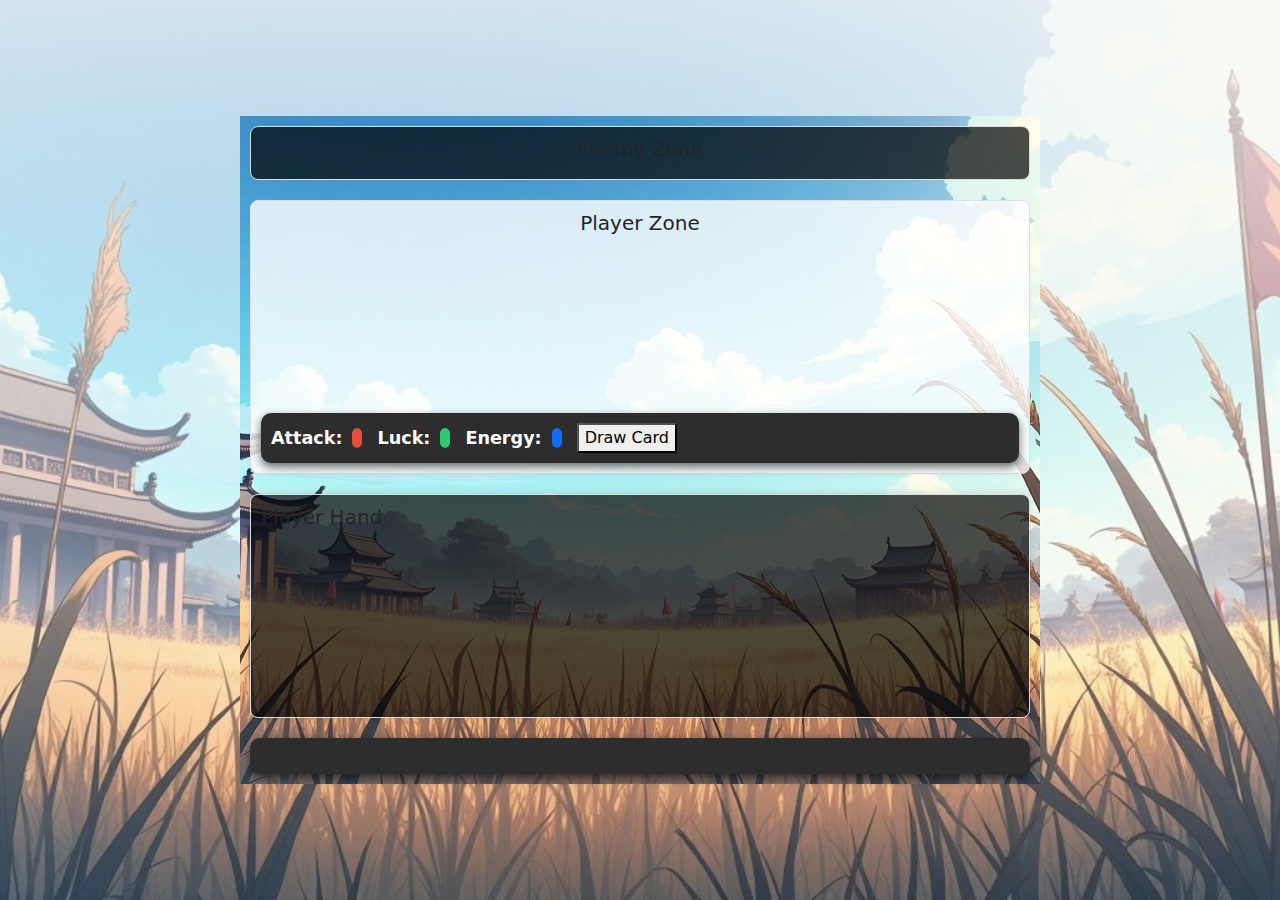
==== index.html @ 8ce21daf "Update" ====
<!DOCTYPE html>
<html lang="en">
<head>
  <meta charset="UTF-8">
  <meta name="viewport" content="width=device-width, initial-scale=1.0">
  <title>Single Player Card Game</title>
  <link rel="stylesheet" href="assets/styles/style.css?version=1.4.4">
    <script>
        var link = document.createElement('link');
        link.rel = 'stylesheet';
        link.href = 'assets/styles/style.css?version=' + new Date().getTime();
        document.head.appendChild(link);
    </script>
</head>
<body>
  <div id="game-container">
    
    <div id="battle-fly-screen" class="fly-screen-container"></div>

    <div id="enemy-zone" class="card-area">
      <h5>Enemy Zone</h5>
      <div id="enemy-cards"></div>
    </div>

    <div id="player-zone" class="card-area">
      <h5>Player Zone</h5>
      <div id="zone-cards"></div>
      <!-- Boost pool display in player zone -->
      <div id="boost-pool-display" class="boost-pool">
        <div id="boost-health" class="boost-item">
          <span class="boost-label">Attack: </span>
          <div class="progress-bar-wrapper">
            <div id="attack-pool" class="progress-bar"></div>
          </div>
        </div>
        <div id="boost-attack" class="boost-item">
          <span class="boost-label">Luck: </span>
          <div class="progress-bar-wrapper">
            <div id="health-pool" class="progress-bar"></div>
          </div>
        </div>
        <div id="boost-attack" class="boost-item">
          <span class="boost-label">Energy: </span>
          <div class="progress-bar-wrapper">
            <div id="energy-pool" class="progress-bar"></div>
          </div>
        </div>
        <div id="status-actions" class="status-actions">
          <button id="next-turn">Draw Card</button>
        </div>
      </div>
      <!-- Energy pool display in player zone -->
      <div id="energy-pool-display" style="display: none;">
        <h3>Energy Pool: <span id="energy-pool"></span></h3>
        <div id="energy-cards"></div>
      </div>
    </div>

    <button id="toggle-player-hand" class="btn btn-primary" style="display:none;">Toggle Player Hand</button>
    <!-- Player Hand with toggle button -->
    <div id="player-hand" class="card-area sticky-bottom">
      <h5>Player Hand</h5>
      <div id="hand-cards"></div>
    </div>

    <div id="status">
      <p id="log"></p>
    </div>
  </div>

  <!-- Add Bootstrap CSS and JS -->
  <link href="https://cdn.jsdelivr.net/npm/bootstrap@5.3.0/dist/css/bootstrap.min.css" rel="stylesheet">
  <script src="https://cdn.jsdelivr.net/npm/bootstrap@5.3.0/dist/js/bootstrap.bundle.min.js"></script>

  <!-- End Game Modal -->
  <div class="modal fade" id="endGameModal" tabindex="-1" aria-labelledby="endGameModalLabel" aria-hidden="true" data-bs-backdrop="static" data-bs-keyboard="false">
    <div class="modal-dialog modal-dialog-centered">
      <div class="modal-content" style="border-radius: 15px; background: rgba(0, 0, 0, 0.85); color: #fff; border: 5px solid #ff6600;">
        <div class="modal-header" style="border-bottom: 2px solid #ff6600; padding: 15px;">
          <h5 class="modal-title" id="endGameModalLabel" style="font-size: 2rem; font-weight: bold; color: #ff6600;">Game Over</h5>
          <button type="button" class="btn-close" data-bs-dismiss="modal" aria-label="Close" style="color: #ff6600; opacity: 1;"></button>
        </div>
        <div class="modal-body" style="text-align: center; padding: 20px;">
          <p id="endGameMessage" style="font-size: 1.5rem; font-weight: bold; color: #ffcc00;">You won!</p>
          <!-- You can dynamically change this message in your JS -->
        </div>
        <div class="modal-footer" style="border-top: 2px solid #ff6600; justify-content: center;">
          <button type="button" class="btn btn-primary" id="restartGameBtn" style="background-color: #ff6600; border: none; font-size: 1.2rem; padding: 10px 20px;">Restart Game</button>
        </div>
      </div>
    </div>
  </div>

  <script>
      var script = document.createElement('script');
      script.type = 'text/javascript';
      script.src = 'assets/scripts/script.js?lang=en&version=' + new Date().getTime();
      document.head.appendChild(script);

      // JavaScript to toggle player hand visibility
      document.getElementById('toggle-player-hand').addEventListener('click', function() {
          const playerHand = document.getElementById('player-hand');
          if (playerHand.style.display === 'none') {
              playerHand.style.display = 'flex';
          } else {
              playerHand.style.display = 'none';
          }
      });
  </script>
</body>
</html>
---- assets/styles/style.css ----
/* styles.css */
body {
  font-family: Arial, sans-serif;
  background-color: #f4f4f9;
  margin: 0;
  padding: 0;
  display: flex;
  justify-content: center;
  align-items: center;
  flex-direction: column;
  min-height: 100vh;
  /* Background settings */
  background: linear-gradient(to bottom, rgba(248, 249, 250, 0.8), rgba(248, 249, 250, 0)), 
              url('/assets/images/background-001.jpg') no-repeat center center;
  background-size: cover; /* Ensures the image covers the whole page */
  background-attachment: fixed; /* Makes the background stay in place during scrolling */
}

#game-container {
  padding: 10px;
  background: url('/assets/images/background-001.jpg') no-repeat center center;
  margin: 20px auto;
  max-width: 1200px;
  width: 100%;
  display: flex;
  flex-direction: column;
  align-items: center;
}

/* Sticky player hand */
#player-hand {
  position: sticky;
  bottom: 0;
  z-index: 10;
  background-color: rgba(0, 0, 0, 0.7);
  padding-bottom: 10px;
  box-shadow: 0 -2px 8px rgba(0, 0, 0, 0.1);
}

#zone-cards{
  min-height: 170px;
  max-height: 170px;
  overflow: hidden;
}

#toggle-player-hand {
  margin-bottom: 10px;
}

/* Player and enemy zones */
.card-area {
  margin-bottom: 20px;
  padding: 10px;
  border: 1px solid #ddd;
  border-radius: 8px;
  background-color: rgba(0, 0, 0, 0.7);
  width: 100%;
}

.card-area h2 {
  margin-bottom: 15px;
  text-align: center;
}

/* Card styles */
.game-card {
  display: inline-block;
  width: 100px;
  height: 150px;
  margin: 10px;
  position: relative;
  background-size: cover;
  background-position: center;
  border: 2px solid #000;
  border-radius: 5px;
  cursor: pointer;
  overflow: hidden;
  box-shadow: 0 4px 6px rgba(0, 0, 0, 0.1);
}

.game-card:hover {
  box-shadow: 0 6px 8px rgba(0, 0, 0, 0.2);
  transform: scale(1.05);
  transition: 0.2s ease;
}

/* Card details overlay */
.card-details {
  position: absolute;
  bottom: 0;
  left: 0;
  right: 0;
  background-color: rgba(0, 0, 0, 0.7);
  color: #fff;
  font-size: 12px;
  text-align: center;
  padding: 5px;
  border-top: 1px solid rgba(255, 255, 255, 0.5);
}

/* Specific styling for the game zones */
#player-zone, #enemy-zone {
  display: flex;
  flex-direction: column;
  align-items: center;
  width: 100%;
}

#player-zone {
  position: relative;
  background-color: rgba(255, 255, 255, 0.8); 
}

#energy-cards, #boost-pool-display {
  display: flex;
  position: relative;
}

#status {
  background-color: #2d2d2d;
  color: #fff;
  border-radius: 10px;
  padding: 10px;
  box-shadow: 0 4px 10px rgba(0, 0, 0, 0.6);
  width: 100%;
}

/* Boost pool display style */
.boost-pool {
  background-color: #2d2d2d;
  color: #fff;
  border-radius: 10px;
  padding: 10px;
  box-shadow: 0 4px 10px rgba(0, 0, 0, 0.6);
  width: 100%;
}

.boost-pool h3 {
  font-size: 1.4rem;
  text-align: center;
  color: #f2b600; /* Strategy Boost color */
  font-weight: bold;
}

/* Each individual boost item */
.boost-item {
  display: flex;
  justify-content: space-between;
  align-items: center;
  margin-right: 15px;
}

.boost-label {
  font-size: 1.1rem;
  font-weight: bold;
  margin-right: 10px;
}

/* Progress bar wrapper */
.progress-bar-wrapper {
  width: 70%;
  height: 20px;
  background-color: #444;
  border-radius: 10px;
  overflow: hidden;
  box-shadow: inset 0 0 5px rgba(0, 0, 0, 0.5);
}

/* Progress bar style */
.progress-bar {
  height: 100%;
  border-radius: 10px;
  transition: width 0.3s ease-in-out;
  padding: 5px;
}

#attack-pool {
  background-color: #e74c3c; /* Red for attack */
}

#health-pool {
  background-color: #2ecc71; /* Green for health */
}

#energy-pool {
  background-color: #0d6efd; /* Red for attack */
}

/* Hover effect for progress bar (interactive game-like feel) */
.progress-bar-wrapper:hover {
  box-shadow: inset 0 0 10px rgba(0, 0, 0, 0.8), 0 0 15px rgba(255, 255, 255, 0.3);
  cursor: pointer;
}

@media (max-width: 768px) {
  .boost-pool {
    padding: 10px;
    width: 100%;
  }

  .boost-item {
    flex-direction: column;
    align-items: flex-start;
  }

  .progress-bar-wrapper {
    width: 100%;
  }
}

.energy-card {
  width: 50px;
  height: 70px;
}

/* Mobile and desktop friendly view */
#hand-cards {
  display: flex;
  overflow-x: auto;  /* Enables horizontal scrolling when needed */
  overflow-y: hidden; /* Prevents vertical scrolling */
  min-height: 170px;   /* Fixes the minimum height */
  max-height: 170px;   /* Fixes the minimum height */
  padding-bottom: 10px; /* Some space for visual comfort when scrolling */
}

@media (max-width: 768px) {
  #hand-cards {
    gap: 10px; /* Adds space between the cards */
  }

  /* Optional: Add a scroll bar thumb color for mobile view */
  #hand-cards::-webkit-scrollbar {
    height: 8px;
  }

  #hand-cards::-webkit-scrollbar-thumb {
    background-color: #888;
    border-radius: 10px;
  }

  #hand-cards::-webkit-scrollbar-thumb:hover {
    background-color: #555;
  }
}

@media (min-width: 768px) {
  #game-container {
    max-width: 800px;
  }
}

/* Keyframes for flying animation with a pause in the middle */
@keyframes fly-across {
  0% {
    left: -100%;
    opacity: 0;
  }
  10% {
    left: 10%;
    opacity: 1;
  }
  50% {
    left: 10%;
    opacity: 1; /* Pause for 2 seconds at 50% */
  }
  100% {
    left: 10%;
    opacity: 0;
  }
}

/* Adjust fly-screen-item for slower speed */
.fly-screen-item {
  position: absolute;
  display: flex;
  align-items: center;
  gap: 10px;
  animation: fly-across 10s ease-in-out; /* Total duration is 10 seconds, with 2 seconds for pause */
  white-space: nowrap;
  font-size: 24px;
  font-weight: bold;
  color: #fff;
  text-shadow: 2px 2px 4px rgba(0, 0, 0, 0.7);
  padding: 10px 20px;
  border-radius: 10px;
  background: linear-gradient(45deg, #ff4500, #ffae42, #ffd700); /* Fire gradient */
  border: 3px solid rgba(255, 69, 0, 0.7); /* Fire border color */
  box-shadow: 0 0 20px 10px rgba(255, 69, 0, 0.8); /* Fire glow */
  overflow: hidden;
  z-index: 3;
}

/* Flickering fire animation for the background */
.fly-screen-item::before {
  content: '';
  position: absolute;
  top: -10%;
  left: -10%;
  width: 120%;
  height: 120%;
  background: radial-gradient(circle, rgba(255, 165, 0, 0.7), rgba(255, 69, 0, 0.1));
  filter: blur(15px);
  z-index: 2;
  animation: flicker 0.1s infinite alternate;
}

/* Keyframes for flickering fire effect */
@keyframes flicker {
  0% {
    opacity: 0.9;
  }
  100% {
    opacity: 1;
  }
}

/* Avatar styles with fire effect */
.fly-avatar {
  width: 50px;
  height: 50px;
  border-radius: 50%;
  background-size: cover;
  background-position: center;
  box-shadow: 0 0 15px 5px rgba(255, 69, 0, 0.8); /* Fire glow around avatars */
  border: 2px solid rgba(255, 165, 0, 0.7);
}
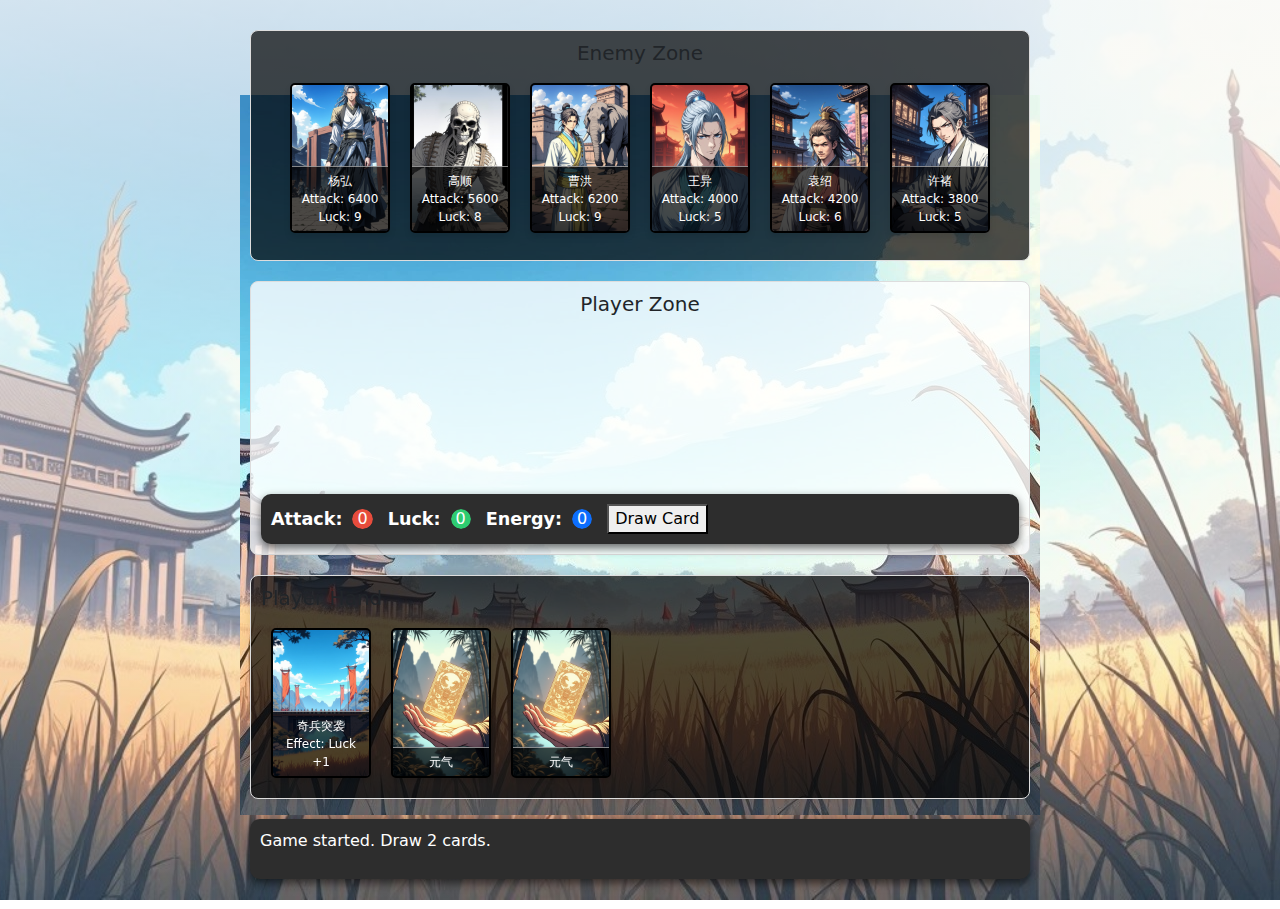
==== commit 1dde75ca: "Update index.html" ====
--- a/index.html
+++ b/index.html
@@ -94,7 +94,7 @@
   <script>
       var script = document.createElement('script');
       script.type = 'text/javascript';
-      script.src = 'assets/scripts/script.js?lang=en&version=' + new Date().getTime();
+      script.src = 'assets/scripts/script.js?lang=cn&version=' + new Date().getTime();
       document.head.appendChild(script);
 
       // JavaScript to toggle player hand visibility
--- a/assets/styles/style.css
+++ b/assets/styles/style.css
@@ -300,7 +300,7 @@
   height: 120%;
   background: radial-gradient(circle, rgba(255, 165, 0, 0.7), rgba(255, 69, 0, 0.1));
   filter: blur(15px);
-  z-index: 2;
+  z-index: -1;
   animation: flicker 0.1s infinite alternate;
 }
 
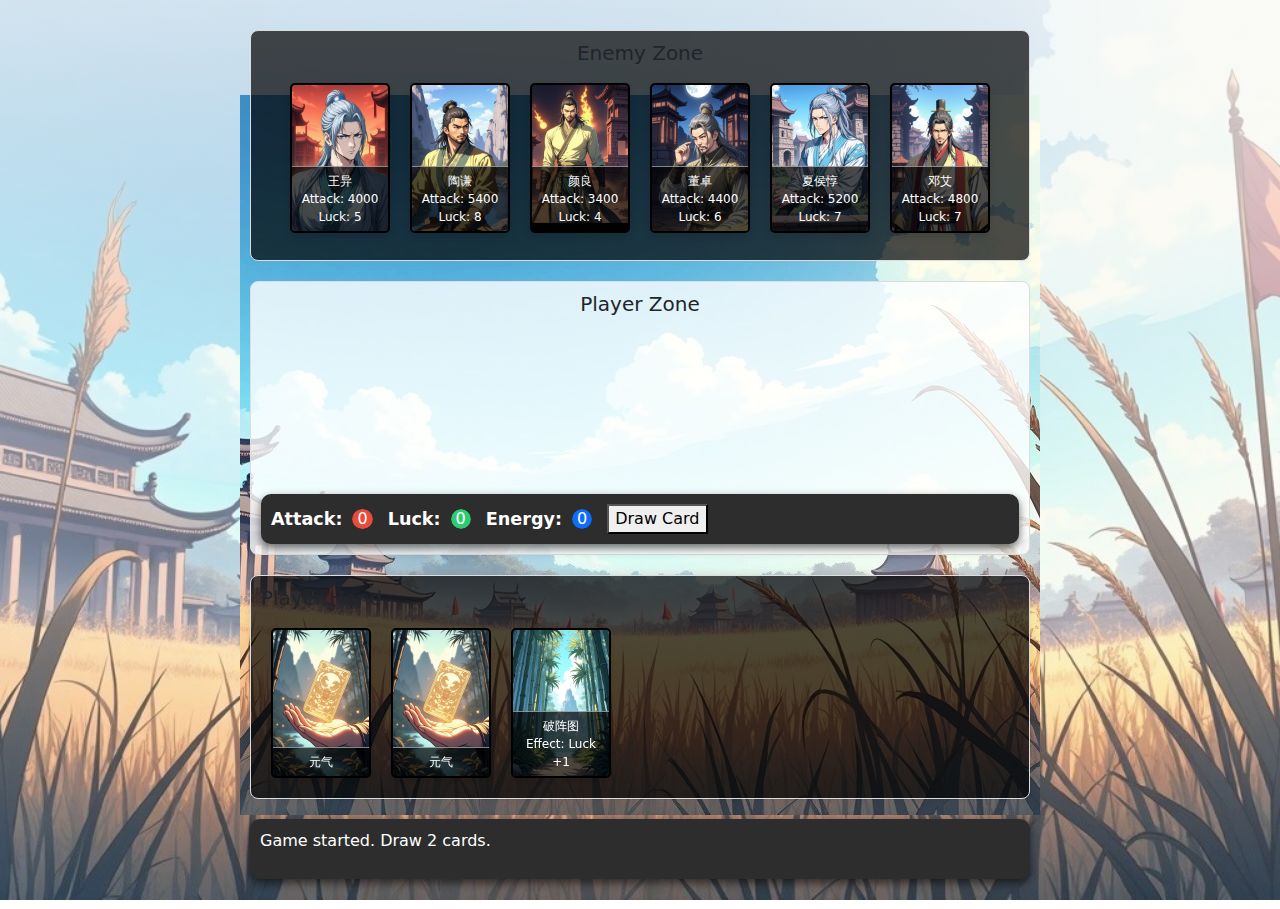
==== commit 5b72eb62: "Update index.html" ====
--- a/index.html
+++ b/index.html
@@ -94,7 +94,7 @@
   <script>
       var script = document.createElement('script');
       script.type = 'text/javascript';
-      script.src = 'assets/scripts/script.js?lang=cn&version=' + new Date().getTime();
+      script.src = 'assets/scripts/script.js?lang=zh&version=' + new Date().getTime();
       document.head.appendChild(script);
 
       // JavaScript to toggle player hand visibility
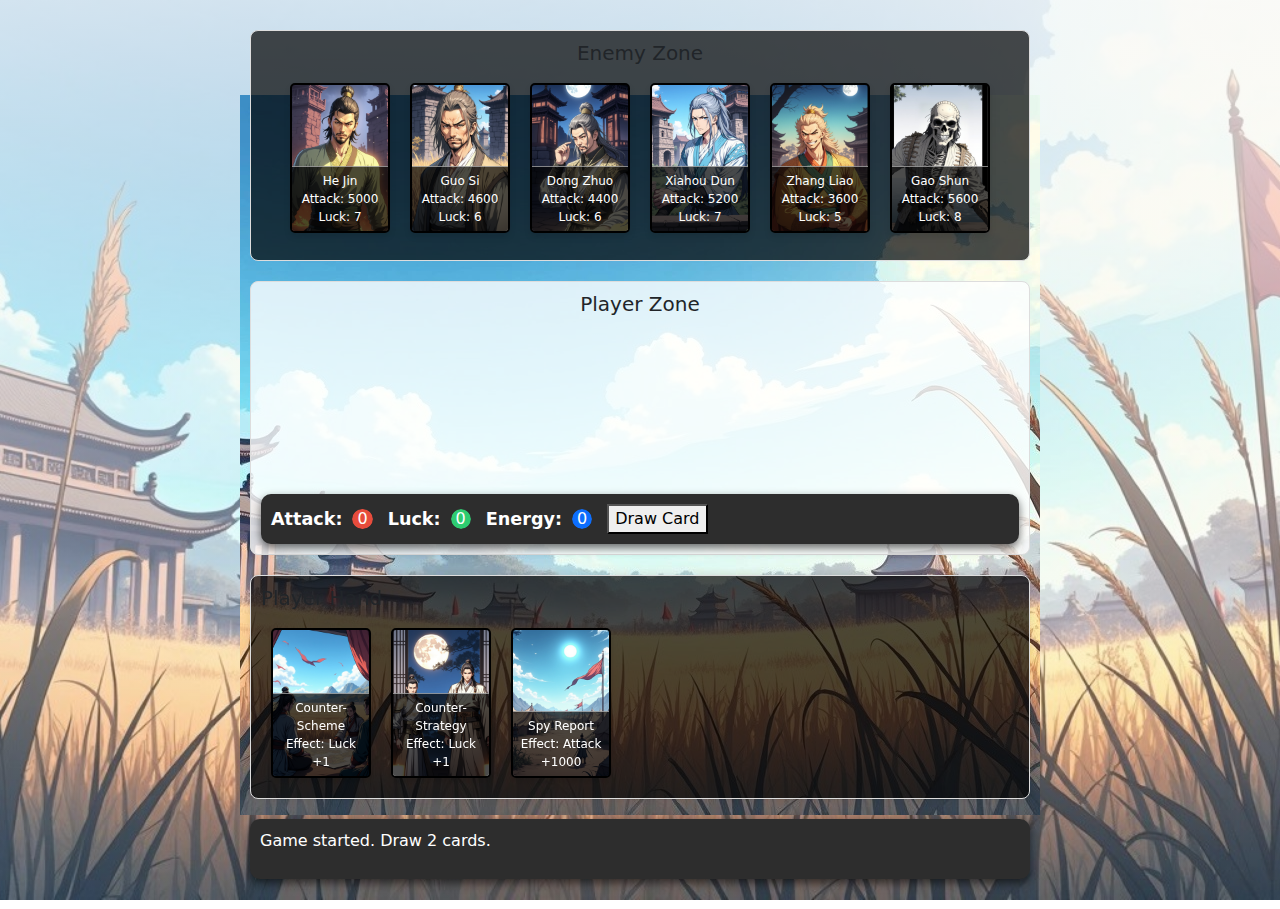
==== commit ed1f40d9: "Update" ====
--- a/index.html
+++ b/index.html
@@ -94,7 +94,7 @@
   <script>
       var script = document.createElement('script');
       script.type = 'text/javascript';
-      script.src = 'assets/scripts/script.js?lang=zh&version=' + new Date().getTime();
+      script.src = 'assets/scripts/script.js?lang=en&version=' + new Date().getTime();
       document.head.appendChild(script);
 
       // JavaScript to toggle player hand visibility
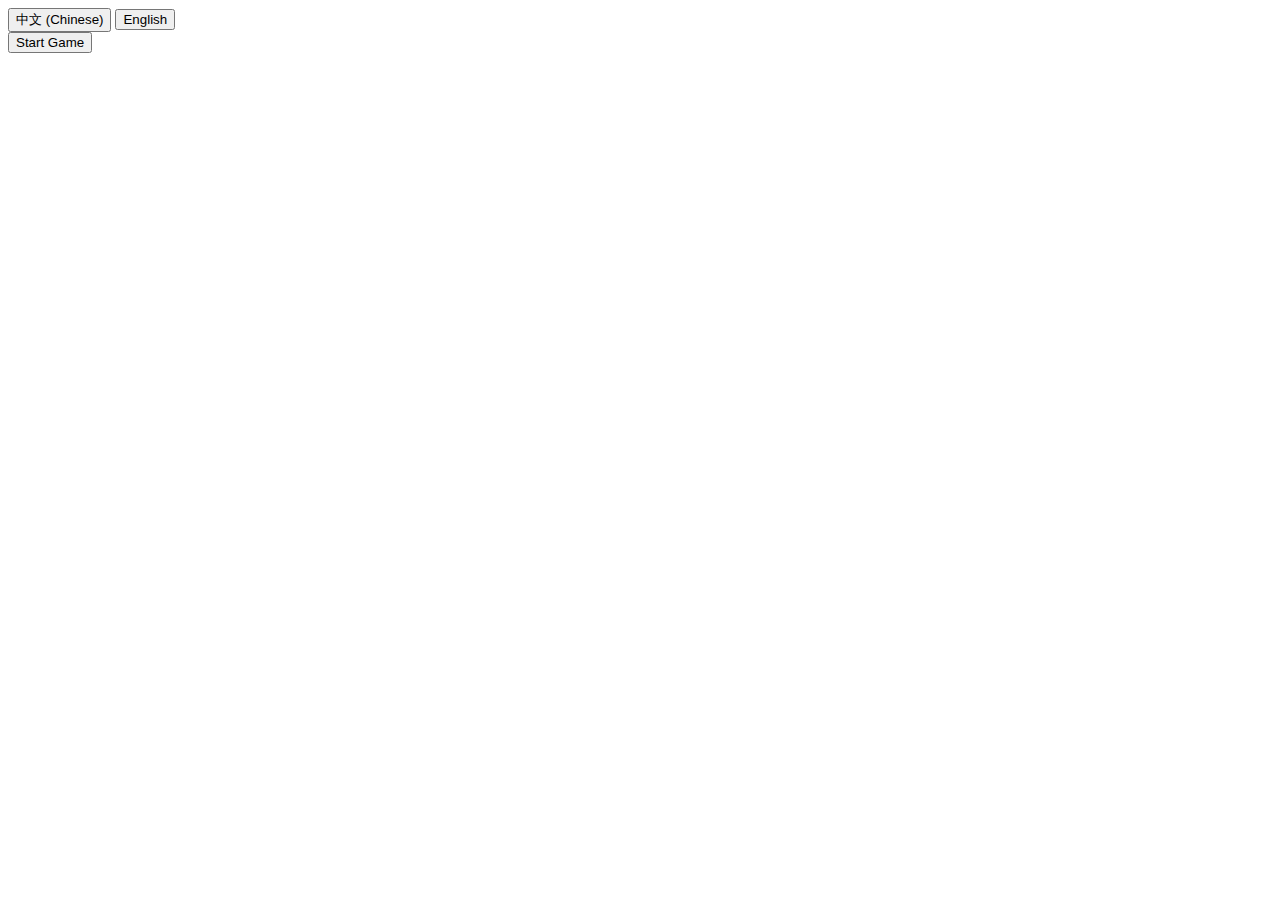
==== commit 14baa9f4: "Update" ====
--- a/index.html
+++ b/index.html
@@ -1,111 +1,34 @@
 <!DOCTYPE html>
 <html lang="en">
 <head>
-  <meta charset="UTF-8">
-  <meta name="viewport" content="width=device-width, initial-scale=1.0">
-  <title>Single Player Card Game</title>
-  <link rel="stylesheet" href="assets/styles/style.css?version=1.4.4">
-    <script>
-        var link = document.createElement('link');
-        link.rel = 'stylesheet';
-        link.href = 'assets/styles/style.css?version=' + new Date().getTime();
-        document.head.appendChild(link);
-    </script>
+    <meta charset="UTF-8">
+    <meta name="viewport" content="width=device-width, initial-scale=1.0">
+    <title>Embers of the Three Kingdoms | 《三国烽烟》</title>
+    <link rel="stylesheet" href="styles/index.css">
 </head>
 <body>
-  <div id="game-container">
-    
-    <div id="battle-fly-screen" class="fly-screen-container"></div>
 
-    <div id="enemy-zone" class="card-area">
-      <h5>Enemy Zone</h5>
-      <div id="enemy-cards"></div>
+    <!-- Main container for the game start page -->
+    <div class="game-start-container">
+        
+        <!-- Carousel container for hero cards -->
+        <div class="carousel-container">
+            <div id="heroCarousel" class="carousel">
+                <!-- Hero cards will be dynamically inserted here -->
+            </div>
+        </div>
+
+        <!-- Language selection buttons -->
+        <div class="language-selection">
+            <button id="chineseBtn" onclick="selectLanguage('zh')">中文 (Chinese)</button>
+            <button id="englishBtn" onclick="selectLanguage('en')">English</button>
+        </div>
+
+        <!-- Start Game Button -->
+        <button id="startGameBtn" onclick="startGame()">Start Game</button>
+        
     </div>
 
-    <div id="player-zone" class="card-area">
-      <h5>Player Zone</h5>
-      <div id="zone-cards"></div>
-      <!-- Boost pool display in player zone -->
-      <div id="boost-pool-display" class="boost-pool">
-        <div id="boost-health" class="boost-item">
-          <span class="boost-label">Attack: </span>
-          <div class="progress-bar-wrapper">
-            <div id="attack-pool" class="progress-bar"></div>
-          </div>
-        </div>
-        <div id="boost-attack" class="boost-item">
-          <span class="boost-label">Luck: </span>
-          <div class="progress-bar-wrapper">
-            <div id="health-pool" class="progress-bar"></div>
-          </div>
-        </div>
-        <div id="boost-attack" class="boost-item">
-          <span class="boost-label">Energy: </span>
-          <div class="progress-bar-wrapper">
-            <div id="energy-pool" class="progress-bar"></div>
-          </div>
-        </div>
-        <div id="status-actions" class="status-actions">
-          <button id="next-turn">Draw Card</button>
-        </div>
-      </div>
-      <!-- Energy pool display in player zone -->
-      <div id="energy-pool-display" style="display: none;">
-        <h3>Energy Pool: <span id="energy-pool"></span></h3>
-        <div id="energy-cards"></div>
-      </div>
-    </div>
-
-    <button id="toggle-player-hand" class="btn btn-primary" style="display:none;">Toggle Player Hand</button>
-    <!-- Player Hand with toggle button -->
-    <div id="player-hand" class="card-area sticky-bottom">
-      <h5>Player Hand</h5>
-      <div id="hand-cards"></div>
-    </div>
-
-    <div id="status">
-      <p id="log"></p>
-    </div>
-  </div>
-
-  <!-- Add Bootstrap CSS and JS -->
-  <link href="https://cdn.jsdelivr.net/npm/bootstrap@5.3.0/dist/css/bootstrap.min.css" rel="stylesheet">
-  <script src="https://cdn.jsdelivr.net/npm/bootstrap@5.3.0/dist/js/bootstrap.bundle.min.js"></script>
-
-  <!-- End Game Modal -->
-  <div class="modal fade" id="endGameModal" tabindex="-1" aria-labelledby="endGameModalLabel" aria-hidden="true" data-bs-backdrop="static" data-bs-keyboard="false">
-    <div class="modal-dialog modal-dialog-centered">
-      <div class="modal-content" style="border-radius: 15px; background: rgba(0, 0, 0, 0.85); color: #fff; border: 5px solid #ff6600;">
-        <div class="modal-header" style="border-bottom: 2px solid #ff6600; padding: 15px;">
-          <h5 class="modal-title" id="endGameModalLabel" style="font-size: 2rem; font-weight: bold; color: #ff6600;">Game Over</h5>
-          <button type="button" class="btn-close" data-bs-dismiss="modal" aria-label="Close" style="color: #ff6600; opacity: 1;"></button>
-        </div>
-        <div class="modal-body" style="text-align: center; padding: 20px;">
-          <p id="endGameMessage" style="font-size: 1.5rem; font-weight: bold; color: #ffcc00;">You won!</p>
-          <!-- You can dynamically change this message in your JS -->
-        </div>
-        <div class="modal-footer" style="border-top: 2px solid #ff6600; justify-content: center;">
-          <button type="button" class="btn btn-primary" id="restartGameBtn" style="background-color: #ff6600; border: none; font-size: 1.2rem; padding: 10px 20px;">Restart Game</button>
-        </div>
-      </div>
-    </div>
-  </div>
-
-  <script>
-      var script = document.createElement('script');
-      script.type = 'text/javascript';
-      script.src = 'assets/scripts/script.js?lang=en&version=' + new Date().getTime();
-      document.head.appendChild(script);
-
-      // JavaScript to toggle player hand visibility
-      document.getElementById('toggle-player-hand').addEventListener('click', function() {
-          const playerHand = document.getElementById('player-hand');
-          if (playerHand.style.display === 'none') {
-              playerHand.style.display = 'flex';
-          } else {
-              playerHand.style.display = 'none';
-          }
-      });
-  </script>
+    <script src="scripts/index.js"></script>
 </body>
-</html>+</html>
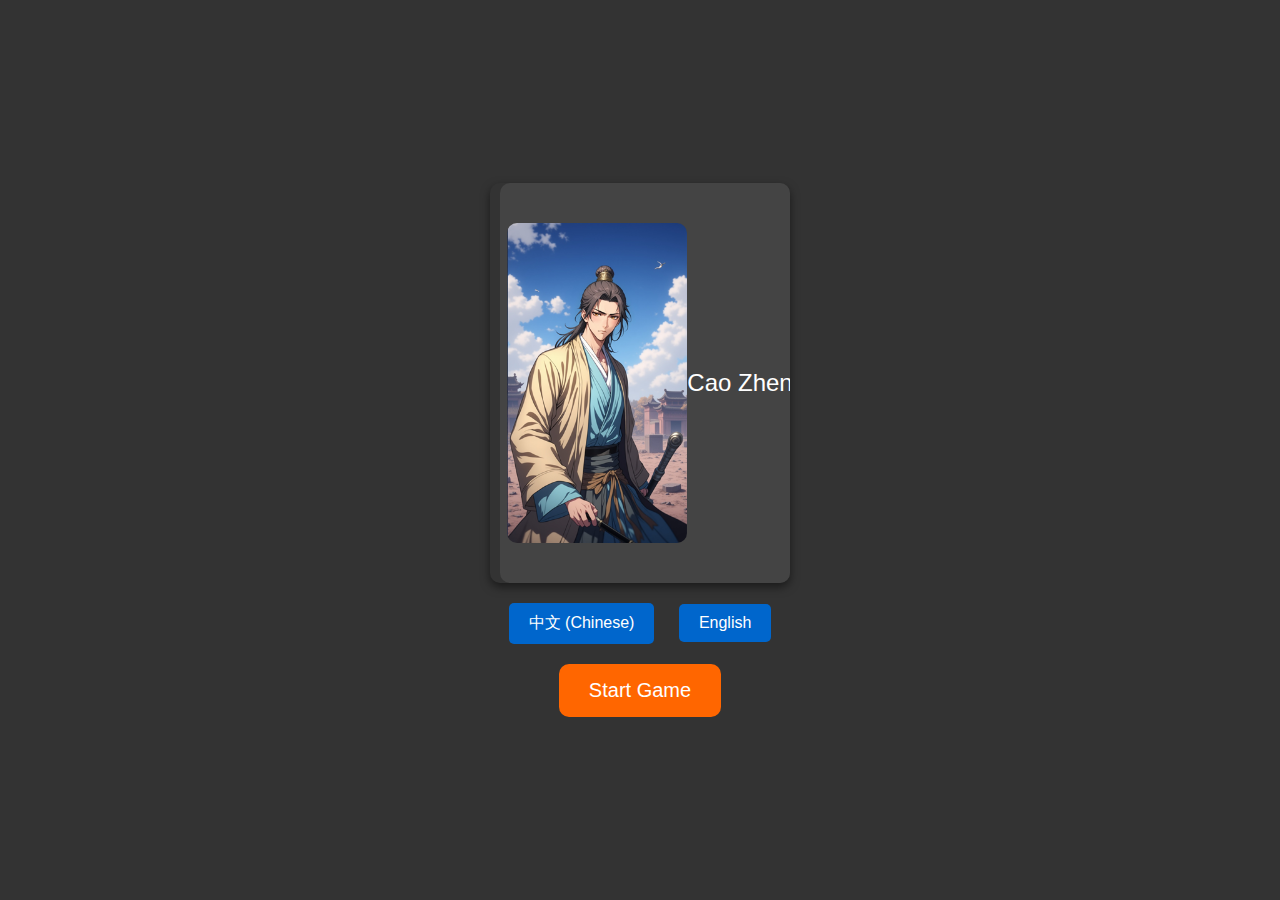
==== commit cab701c9: "Update index.html" ====
--- a/index.html
+++ b/index.html
@@ -4,7 +4,7 @@
     <meta charset="UTF-8">
     <meta name="viewport" content="width=device-width, initial-scale=1.0">
     <title>Embers of the Three Kingdoms | 《三国烽烟》</title>
-    <link rel="stylesheet" href="styles/index.css">
+    <link rel="stylesheet" href="assets/styles/index.css">
 </head>
 <body>
 
@@ -29,6 +29,6 @@
         
     </div>
 
-    <script src="scripts/index.js"></script>
+    <script src="assets/scripts/index.js"></script>
 </body>
 </html>
--- a/assets/styles/index.css
+++ b/assets/styles/index.css
@@ -0,0 +1,84 @@
+/* Basic styles for the game start page */
+body {
+    font-family: Arial, sans-serif;
+    background-color: #333;
+    color: #fff;
+    display: flex;
+    justify-content: center;
+    align-items: center;
+    height: 100vh;
+    margin: 0;
+}
+
+.game-start-container {
+    text-align: center;
+}
+
+.carousel-container {
+    position: relative;
+    margin-bottom: 20px;
+}
+
+.carousel {
+    display: flex;
+    overflow: hidden;
+    width: 300px;
+    height: 400px;
+    margin: 0 auto;
+    border-radius: 10px;
+    box-shadow: 0 4px 10px rgba(0, 0, 0, 0.5);
+}
+
+.hero-card {
+    flex: 0 0 100%;
+    display: flex;
+    justify-content: center;
+    align-items: center;
+    height: 100%;
+    background-color: #444;
+    border-radius: 10px;
+    margin: 0 10px;
+    color: #fff;
+    font-size: 24px;
+    text-align: center;
+    transition: transform 0.5s ease-in-out;
+}
+
+.hero-card img {
+    max-width: 100%;
+    max-height: 80%;
+    border-radius: 10px;
+}
+
+.language-selection {
+    margin: 20px 0;
+}
+
+.language-selection button {
+    background-color: #0066cc;
+    color: white;
+    border: none;
+    padding: 10px 20px;
+    margin: 0 10px;
+    font-size: 16px;
+    cursor: pointer;
+    border-radius: 5px;
+}
+
+.language-selection button:hover {
+    background-color: #0055bb;
+}
+
+#startGameBtn {
+    background-color: #ff6600;
+    color: white;
+    font-size: 20px;
+    padding: 15px 30px;
+    border: none;
+    border-radius: 10px;
+    cursor: pointer;
+}
+
+#startGameBtn:hover {
+    background-color: #e65c00;
+}
